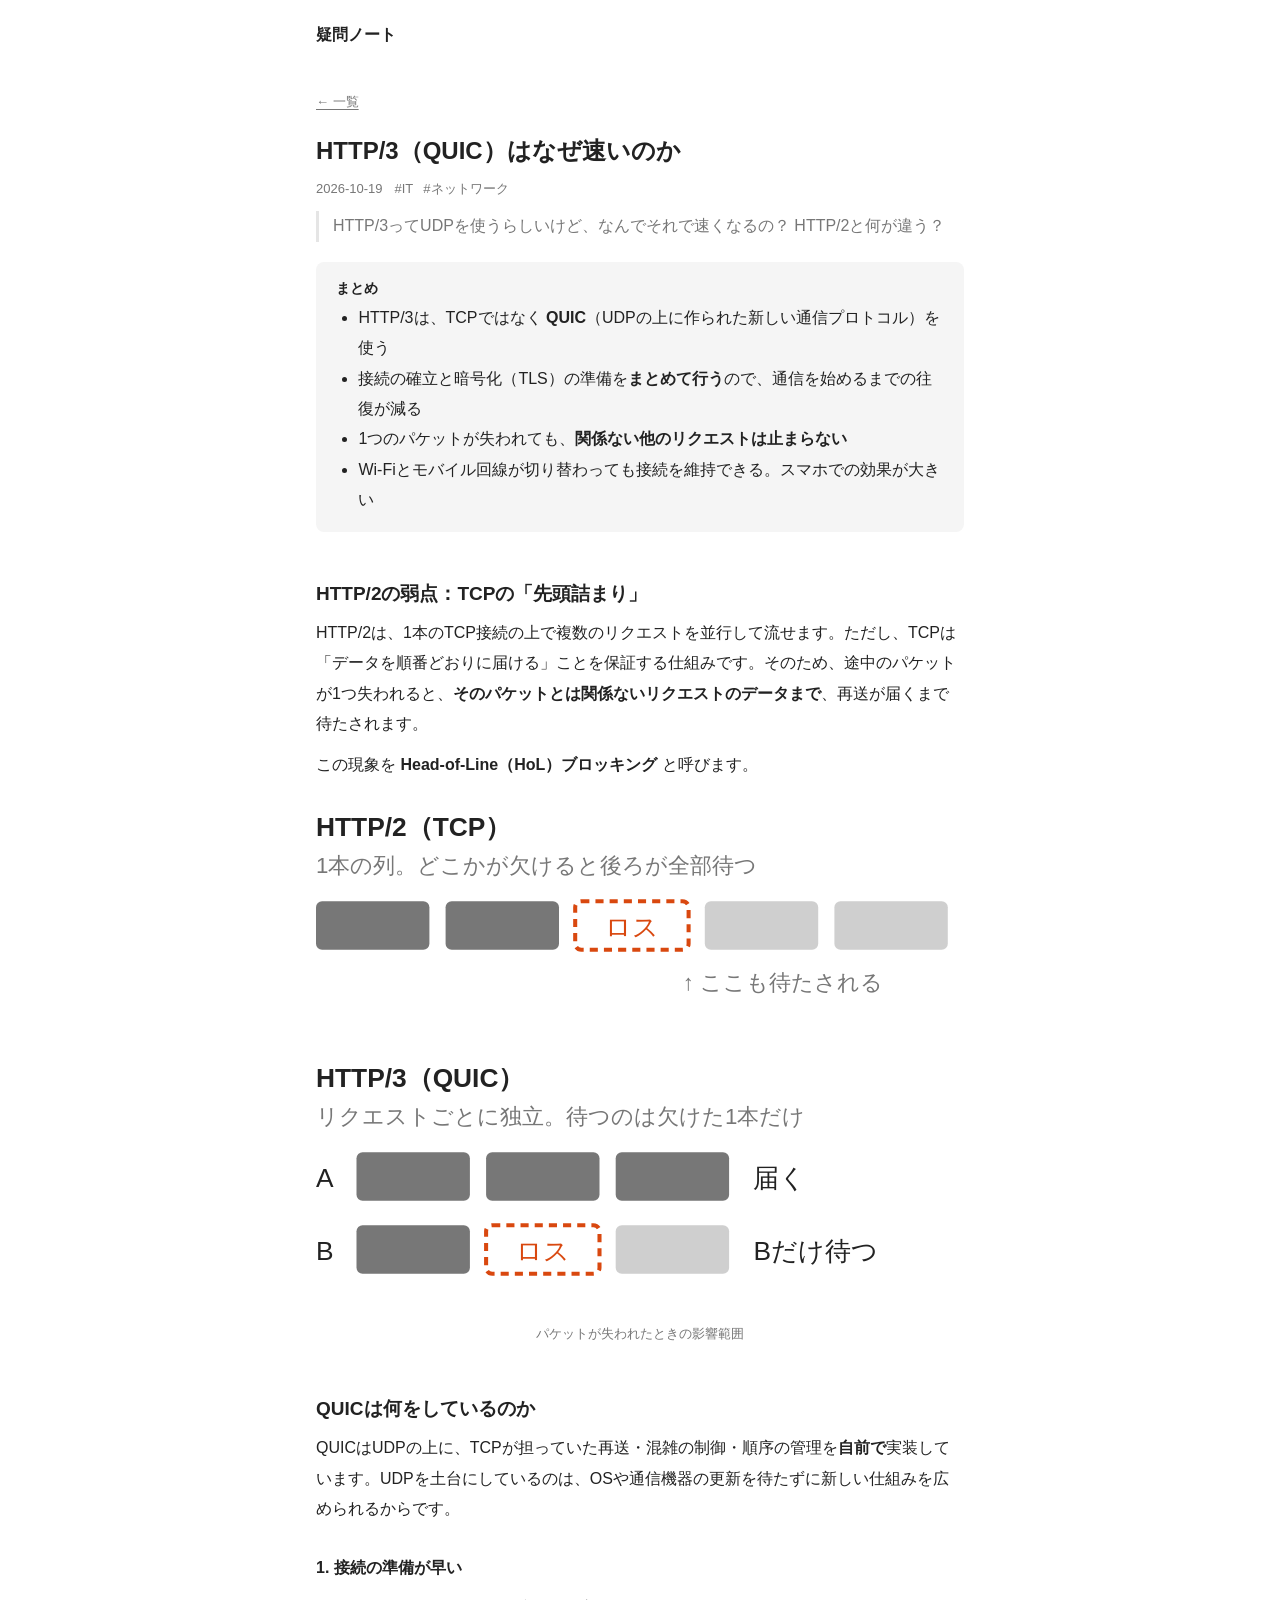
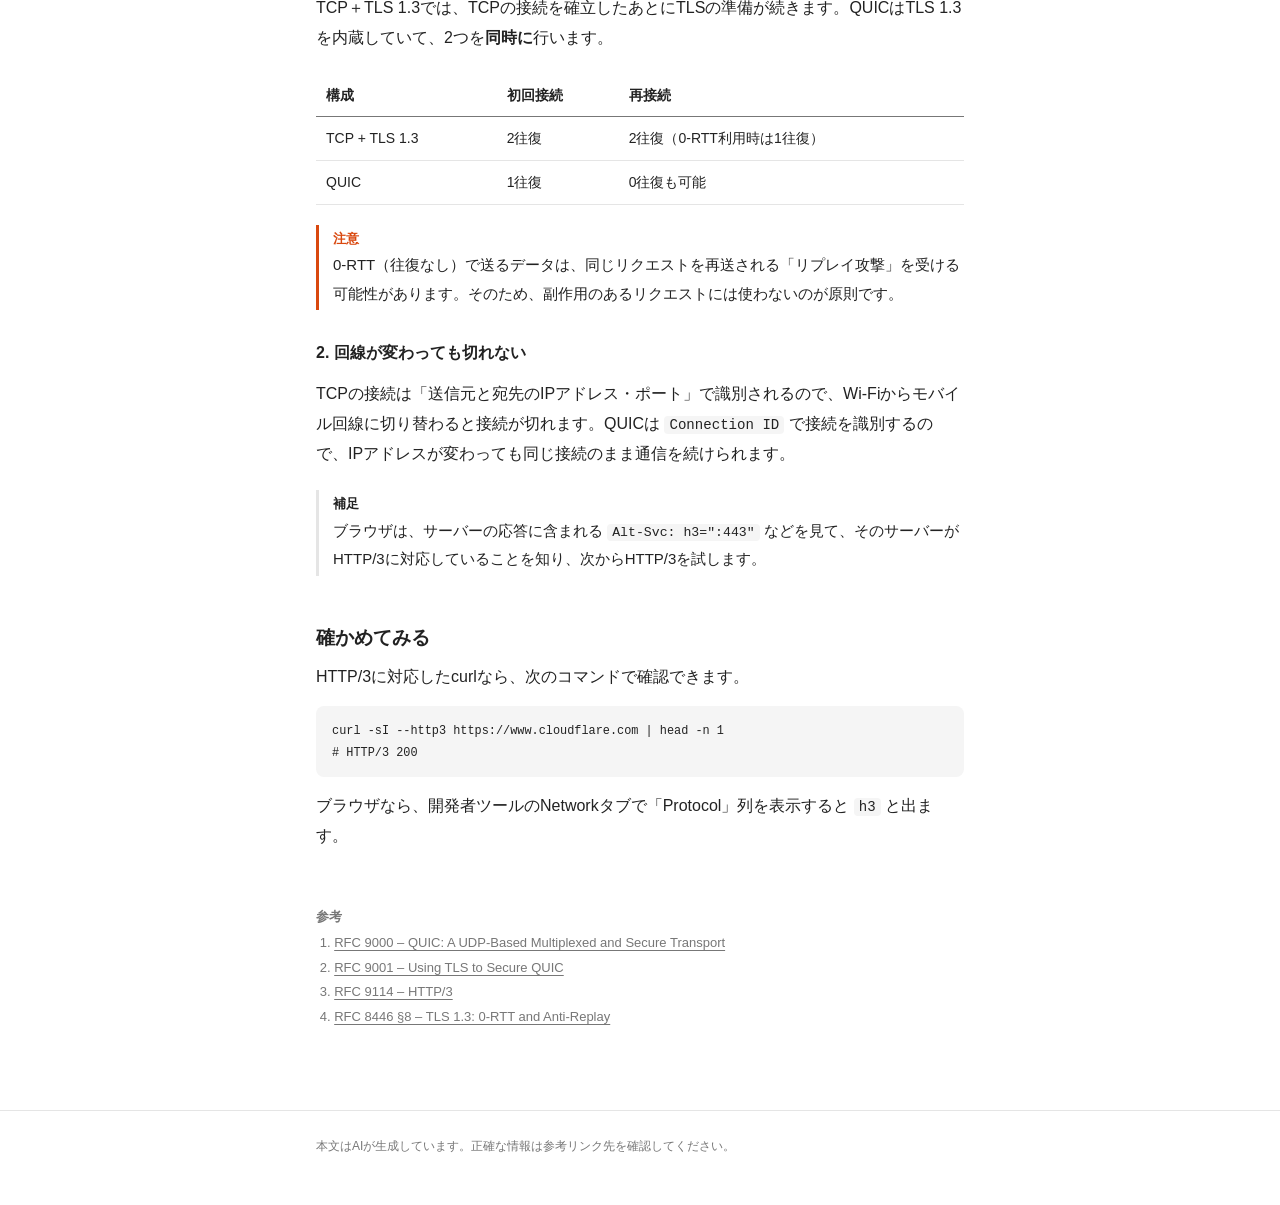
==== notes/http3-quic.html @ 7afd850d "汎用の疑問ノートに変更、タグ絞り込みとシンプルなデザインに刷新 Co-Authored-By: Claude Opus 5.5 <noreply@anthropic.com> Claude-Sessi" ====
<!doctype html>
<html lang="ja">
<head>
  <meta charset="utf-8">
  <meta name="viewport" content="width=device-width, initial-scale=1">
  <title>HTTP/3（QUIC）はなぜ速いのか | 疑問ノート</title>
  <meta name="description" content="HTTP/3がTCPではなくQUIC（UDP）を使う理由と、HTTP/2から何が改善されたのかを図解で整理。">
  <link rel="stylesheet" href="../styles/site.css">
</head>
<body>
  <header class="site-header">
    <div class="wrap"><a class="site-title" href="../index.html">疑問ノート</a></div>
  </header>

  <main class="wrap">
    <article class="note">
      <a class="back-link" href="../index.html">← 一覧</a>
      <h1>HTTP/3（QUIC）はなぜ速いのか</h1>
      <div class="note-meta">
        <time datetime="2026-10-19">2026-10-19</time>
        <div class="tags">
          <a href="../index.html?tag=IT">IT</a>
          <a href="../index.html?tag=ネットワーク">ネットワーク</a>
        </div>
      </div>

      <p class="question">HTTP/3ってUDPを使うらしいけど、なんでそれで速くなるの？ HTTP/2と何が違う？</p>

      <section class="summary">
        <h2>まとめ</h2>
        <ul>
          <li>HTTP/3は、TCPではなく <strong>QUIC</strong>（UDPの上に作られた新しい通信プロトコル）を使う</li>
          <li>接続の確立と暗号化（TLS）の準備を<strong>まとめて行う</strong>ので、通信を始めるまでの往復が減る</li>
          <li>1つのパケットが失われても、<strong>関係ない他のリクエストは止まらない</strong></li>
          <li>Wi-Fiとモバイル回線が切り替わっても接続を維持できる。スマホでの効果が大きい</li>
        </ul>
      </section>

      <h2>HTTP/2の弱点：TCPの「先頭詰まり」</h2>
      <p>HTTP/2は、1本のTCP接続の上で複数のリクエストを並行して流せます。ただし、TCPは「データを順番どおりに届ける」ことを保証する仕組みです。そのため、途中のパケットが1つ失われると、<strong>そのパケットとは関係ないリクエストのデータまで</strong>、再送が届くまで待たされます。</p>
      <p>この現象を <strong>Head-of-Line（HoL）ブロッキング</strong> と呼びます。</p>

      <figure class="figure">
        <svg viewBox="0 0 320 250" role="img" aria-label="TCPとQUICでパケットロスが起きたときの違い">
          <text class="label" x="0" y="14" font-weight="700">HTTP/2（TCP）</text>
          <text class="sub" x="0" y="32">1本の列。どこかが欠けると後ろが全部待つ</text>
          <rect class="fill-muted" x="0" y="46" width="56" height="24" rx="3"/>
          <rect class="fill-muted" x="64" y="46" width="56" height="24" rx="3"/>
          <rect class="stroke-mark" x="128" y="46" width="56" height="24" rx="3" stroke-dasharray="4 3"/>
          <text class="label text-mark" x="156" y="63" text-anchor="middle">ロス</text>
          <rect class="fill-muted" x="192" y="46" width="56" height="24" rx="3" opacity=".35"/>
          <rect class="fill-muted" x="256" y="46" width="56" height="24" rx="3" opacity=".35"/>
          <text class="sub" x="280" y="90" text-anchor="end">↑ ここも待たされる</text>

          <text class="label" x="0" y="138" font-weight="700">HTTP/3（QUIC）</text>
          <text class="sub" x="0" y="156">リクエストごとに独立。待つのは欠けた1本だけ</text>
          <text class="label" x="0" y="187">A</text>
          <rect class="fill-muted" x="20" y="170" width="56" height="24" rx="3"/>
          <rect class="fill-muted" x="84" y="170" width="56" height="24" rx="3"/>
          <rect class="fill-muted" x="148" y="170" width="56" height="24" rx="3"/>
          <text class="label" x="216" y="187">届く</text>
          <text class="label" x="0" y="223">B</text>
          <rect class="fill-muted" x="20" y="206" width="56" height="24" rx="3"/>
          <rect class="stroke-mark" x="84" y="206" width="56" height="24" rx="3" stroke-dasharray="4 3"/>
          <text class="label text-mark" x="112" y="223" text-anchor="middle">ロス</text>
          <rect class="fill-muted" x="148" y="206" width="56" height="24" rx="3" opacity=".35"/>
          <text class="label" x="216" y="223">Bだけ待つ</text>
        </svg>
        <figcaption>パケットが失われたときの影響範囲</figcaption>
      </figure>

      <h2>QUICは何をしているのか</h2>
      <p>QUICはUDPの上に、TCPが担っていた再送・混雑の制御・順序の管理を<strong>自前で</strong>実装しています。UDPを土台にしているのは、OSや通信機器の更新を待たずに新しい仕組みを広められるからです。</p>

      <h3>1. 接続の準備が早い</h3>
      <p>TCP＋TLS 1.3では、TCPの接続を確立したあとにTLSの準備が続きます。QUICはTLS 1.3を内蔵していて、2つを<strong>同時に</strong>行います。</p>

      <div class="table-wrap">
        <table>
          <thead>
            <tr><th>構成</th><th>初回接続</th><th>再接続</th></tr>
          </thead>
          <tbody>
            <tr><td>TCP + TLS 1.3</td><td>2往復</td><td>2往復（0-RTT利用時は1往復）</td></tr>
            <tr><td>QUIC</td><td>1往復</td><td>0往復も可能</td></tr>
          </tbody>
        </table>
      </div>

      <div class="caution">
        <strong>注意</strong>
        0-RTT（往復なし）で送るデータは、同じリクエストを再送される「リプレイ攻撃」を受ける可能性があります。そのため、副作用のあるリクエストには使わないのが原則です。
      </div>

      <h3>2. 回線が変わっても切れない</h3>
      <p>TCPの接続は「送信元と宛先のIPアドレス・ポート」で識別されるので、Wi-Fiからモバイル回線に切り替わると接続が切れます。QUICは <code>Connection ID</code> で接続を識別するので、IPアドレスが変わっても同じ接続のまま通信を続けられます。</p>

      <div class="aside">
        <strong>補足</strong>
        ブラウザは、サーバーの応答に含まれる <code>Alt-Svc: h3=":443"</code> などを見て、そのサーバーがHTTP/3に対応していることを知り、次からHTTP/3を試します。
      </div>

      <h2>確かめてみる</h2>
      <p>HTTP/3に対応したcurlなら、次のコマンドで確認できます。</p>
      <pre><code>curl -sI --http3 https://www.cloudflare.com | head -n 1
# HTTP/3 200</code></pre>
      <p>ブラウザなら、開発者ツールのNetworkタブで「Protocol」列を表示すると <code>h3</code> と出ます。</p>

      <section class="references">
        <h2>参考</h2>
        <ol>
          <li><a href="https://www.rfc-editor.org/rfc/rfc9000">RFC 9000 – QUIC: A UDP-Based Multiplexed and Secure Transport</a></li>
          <li><a href="https://www.rfc-editor.org/rfc/rfc9001">RFC 9001 – Using TLS to Secure QUIC</a></li>
          <li><a href="https://www.rfc-editor.org/rfc/rfc9114">RFC 9114 – HTTP/3</a></li>
          <li><a href="https://www.rfc-editor.org/rfc/rfc8446#section-8">RFC 8446 §8 – TLS 1.3: 0-RTT and Anti-Replay</a></li>
        </ol>
      </section>
    </article>
  </main>

  <footer class="site-footer">
    <div class="wrap">本文はAIが生成しています。正確な情報は参考リンク先を確認してください。</div>
  </footer>
</body>
</html>
---- styles/site.css ----
/* ===== Tokens ===== */
:root {
  --bg: #ffffff;
  --text: #222222;
  --muted: #777777;
  --line: #e5e5e5;
  --soft: #f5f5f5;
  --strong: #111111;
  --mark: #d9480f; /* 図で強調したい箇所だけに使う */
  --blue: #2f6fdb; /* 図で「青」そのものを表すときだけに使う */
  --font: -apple-system, BlinkMacSystemFont, "Hiragino Sans", "Noto Sans JP", "Yu Gothic UI", sans-serif;
  --mono: ui-monospace, Menlo, Consolas, monospace;
  color-scheme: light;
}

@media (prefers-color-scheme: dark) {
  :root {
    --bg: #121212;
    --text: #e4e4e4;
    --muted: #8c8c8c;
    --line: #2c2c2c;
    --soft: #1c1c1c;
    --strong: #f5f5f5;
    --mark: #ff8a4c;
    --blue: #6ea2ff;
    color-scheme: dark;
  }
}

/* ===== Base ===== */
*, *::before, *::after { box-sizing: border-box; }
html { -webkit-text-size-adjust: 100%; }

body {
  margin: 0;
  background: var(--bg);
  color: var(--text);
  font-family: var(--font);
  font-size: 16px;
  line-height: 1.9;
}

a { color: inherit; text-underline-offset: 3px; text-decoration-color: var(--muted); }
a:hover { text-decoration-color: var(--text); }

.wrap { max-width: 680px; margin: 0 auto; padding: 0 16px; }

.site-header { padding: 20px 0; }
.site-title { font-weight: 700; text-decoration: none; }

.site-footer {
  margin-top: 80px;
  padding: 24px 0 48px;
  border-top: 1px solid var(--line);
  color: var(--muted);
  font-size: 12px;
}

/* ===== Tags ===== */
.tags { display: flex; flex-wrap: wrap; gap: 4px 10px; font-size: 13px; color: var(--muted); }
.tags a { text-decoration: none; }
.tags a::before { content: "#"; }

/* ===== Index ===== */
.intro { padding: 40px 0 8px; }
.intro h1 { margin: 0; font-size: 24px; }
.intro p { margin: 4px 0 0; color: var(--muted); font-size: 14px; }

.search {
  width: 100%;
  margin: 24px 0 12px;
  padding: 10px 12px;
  font: inherit;
  font-size: 16px;
  color: var(--text);
  background: var(--bg);
  border: 1px solid var(--line);
  border-radius: 8px;
  outline: none;
}
.search:focus { border-color: var(--muted); }

.tag-filter { display: flex; flex-wrap: wrap; gap: 8px; margin: 0 0 24px; }
.tag-filter button {
  padding: 4px 12px;
  font: inherit;
  font-size: 13px;
  line-height: 1.6;
  color: var(--text);
  background: var(--bg);
  border: 1px solid var(--line);
  border-radius: 999px;
  cursor: pointer;
}
.tag-filter button[aria-pressed="true"] {
  background: var(--strong);
  border-color: var(--strong);
  color: var(--bg);
}
.tag-filter .count { margin-left: 4px; opacity: .6; }

.note-list { list-style: none; margin: 0; padding: 0; border-top: 1px solid var(--line); }
.note-list li { padding: 16px 0; border-bottom: 1px solid var(--line); }
.note-list .title { font-weight: 700; text-decoration: none; line-height: 1.6; }
.note-list .title:hover { text-decoration: underline; }
.note-list .meta { display: flex; flex-wrap: wrap; gap: 4px 12px; margin-top: 4px; font-size: 13px; color: var(--muted); }
.empty { color: var(--muted); font-size: 14px; }

/* ===== Note ===== */
.note { padding-top: 16px; }
.back-link { font-size: 13px; color: var(--muted); }

.note h1 { margin: 16px 0 8px; font-size: 24px; line-height: 1.5; }
.note-meta { display: flex; flex-wrap: wrap; gap: 4px 12px; font-size: 13px; color: var(--muted); }

/* 元の疑問 */
.question {
  margin: 28px 0 0;
  padding-left: 14px;
  border-left: 3px solid var(--line);
  color: var(--muted);
}

/* まとめ */
.summary {
  margin: 20px 0 0;
  padding: 16px 20px;
  background: var(--soft);
  border-radius: 8px;
}
.note .summary h2 { margin: 0 0 4px; padding: 0; border: 0; font-size: 14px; }
.summary ul { margin: 0; padding-left: 1.2em; }

.note h2 { margin: 48px 0 8px; font-size: 19px; line-height: 1.5; }
.note h3 { margin: 28px 0 4px; font-size: 16px; }
.note p { margin: 10px 0; }
.note ul, .note ol { padding-left: 1.4em; }

.note code {
  padding: 1px 5px;
  border-radius: 4px;
  background: var(--soft);
  font-family: var(--mono);
  font-size: .88em;
}
.note pre {
  overflow-x: auto;
  padding: 14px 16px;
  border-radius: 8px;
  background: var(--soft);
  font-size: 13.5px;
  line-height: 1.6;
}
.note pre code { padding: 0; background: none; }

/* 補足・注意 */
.aside, .caution {
  margin: 20px 0;
  padding: 2px 0 2px 14px;
  border-left: 3px solid var(--line);
  font-size: 15px;
}
.caution { border-color: var(--mark); }
.aside strong, .caution strong { display: block; font-size: 13px; }
.caution strong { color: var(--mark); }

/* 図 */
.figure { margin: 28px 0; }
.figure svg { display: block; width: 100%; height: auto; }
.figure figcaption { margin-top: 8px; text-align: center; font-size: 13px; color: var(--muted); }
.figure .label { fill: var(--text); font-size: 13px; font-family: var(--font); }
.figure .sub { fill: var(--muted); font-size: 11px; font-family: var(--font); }
.figure .box { fill: var(--soft); stroke: var(--line); }
.figure .stroke { stroke: var(--text); stroke-width: 1.5; fill: none; }
.figure .stroke-muted { stroke: var(--muted); stroke-width: 1.5; fill: none; }
.figure .stroke-mark { stroke: var(--mark); stroke-width: 2; fill: none; }
.figure .fill { fill: var(--text); }
.figure .fill-muted { fill: var(--muted); }
.figure .fill-mark { fill: var(--mark); }
.figure .text-mark { fill: var(--mark); }
.figure .stroke-blue { stroke: var(--blue); stroke-width: 1.5; fill: none; }
.figure .text-blue { fill: var(--blue); }

/* 表 */
.table-wrap { overflow-x: auto; margin: 20px 0; }
.note table { width: 100%; border-collapse: collapse; font-size: 14px; }
.note th, .note td { padding: 8px 10px; border-bottom: 1px solid var(--line); text-align: left; vertical-align: top; }
.note th { border-bottom-color: var(--muted); white-space: nowrap; }
.note td:first-child { white-space: nowrap; }

/* 参考 */
.references { margin-top: 56px; font-size: 13px; color: var(--muted); }
.note .references h2 { margin: 0 0 4px; font-size: 13px; }
.references ol { margin: 0; padding-left: 1.4em; }
.references li { word-break: break-all; }
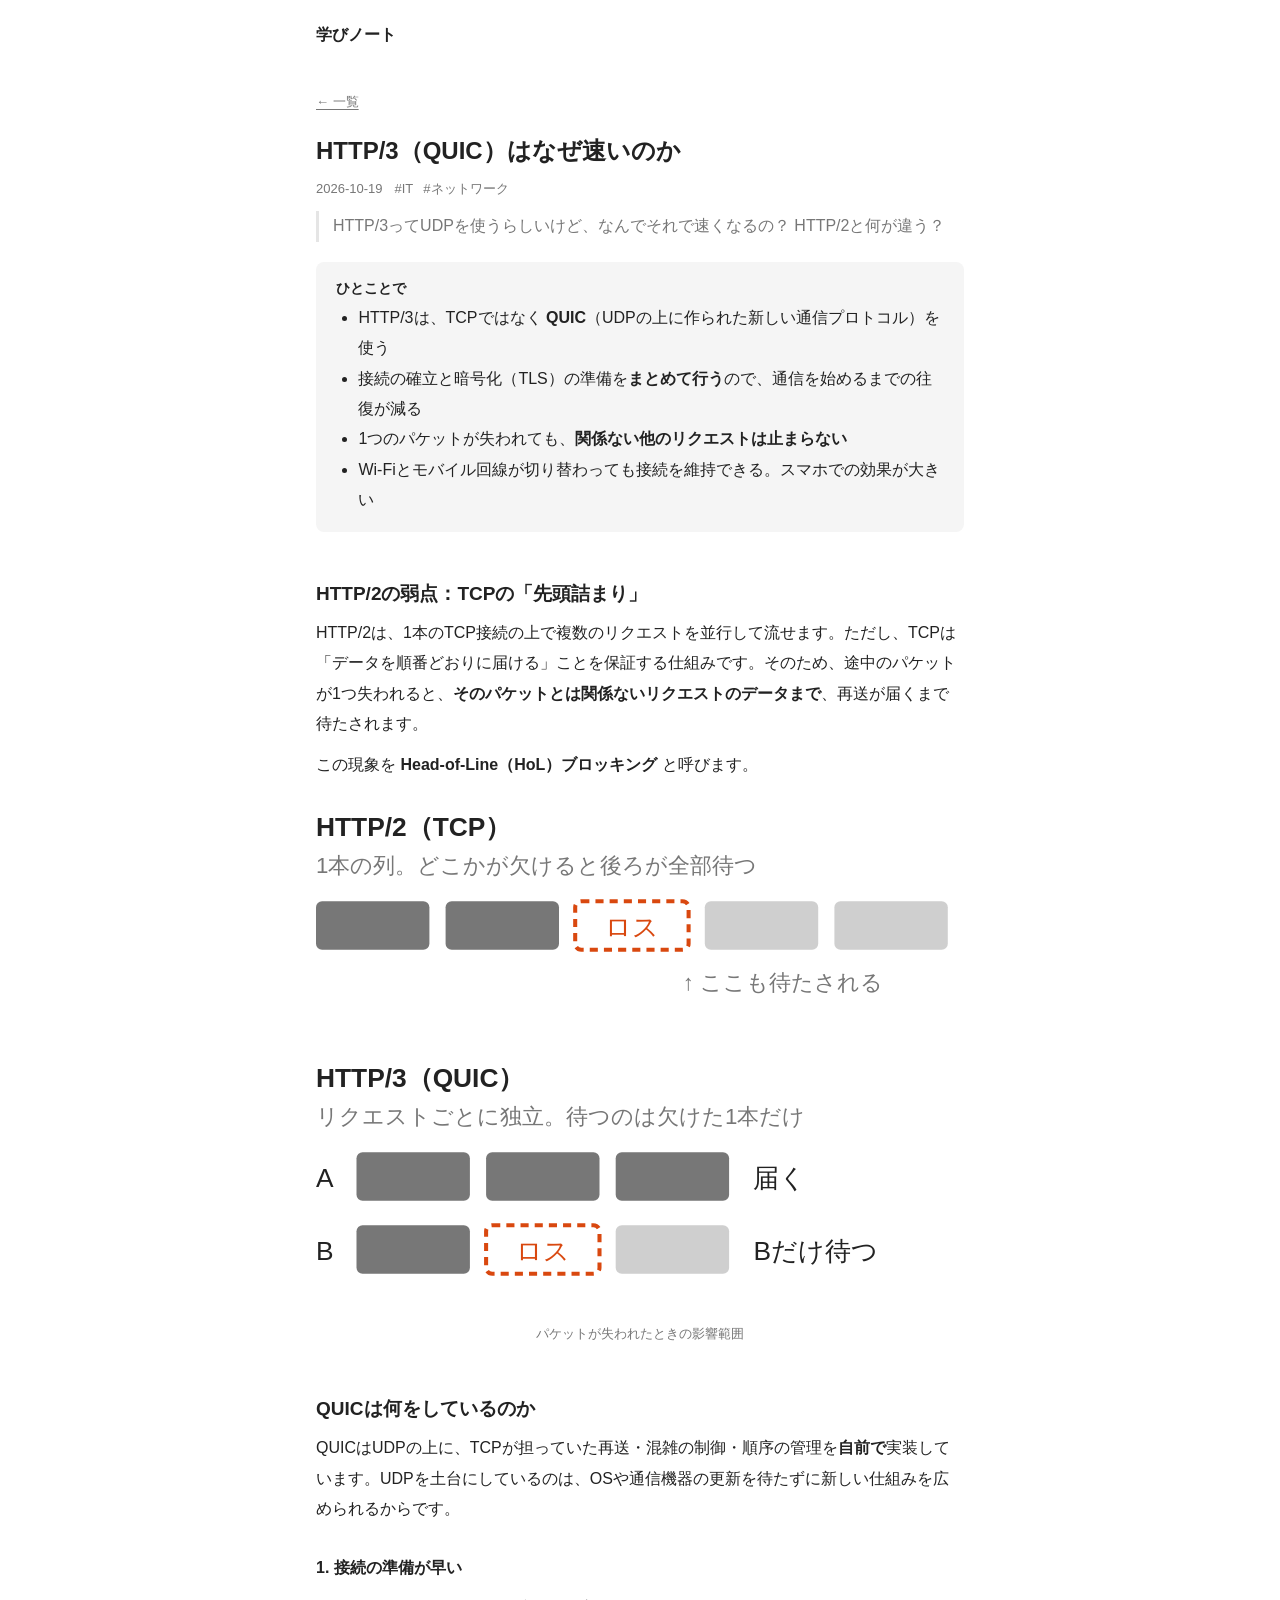
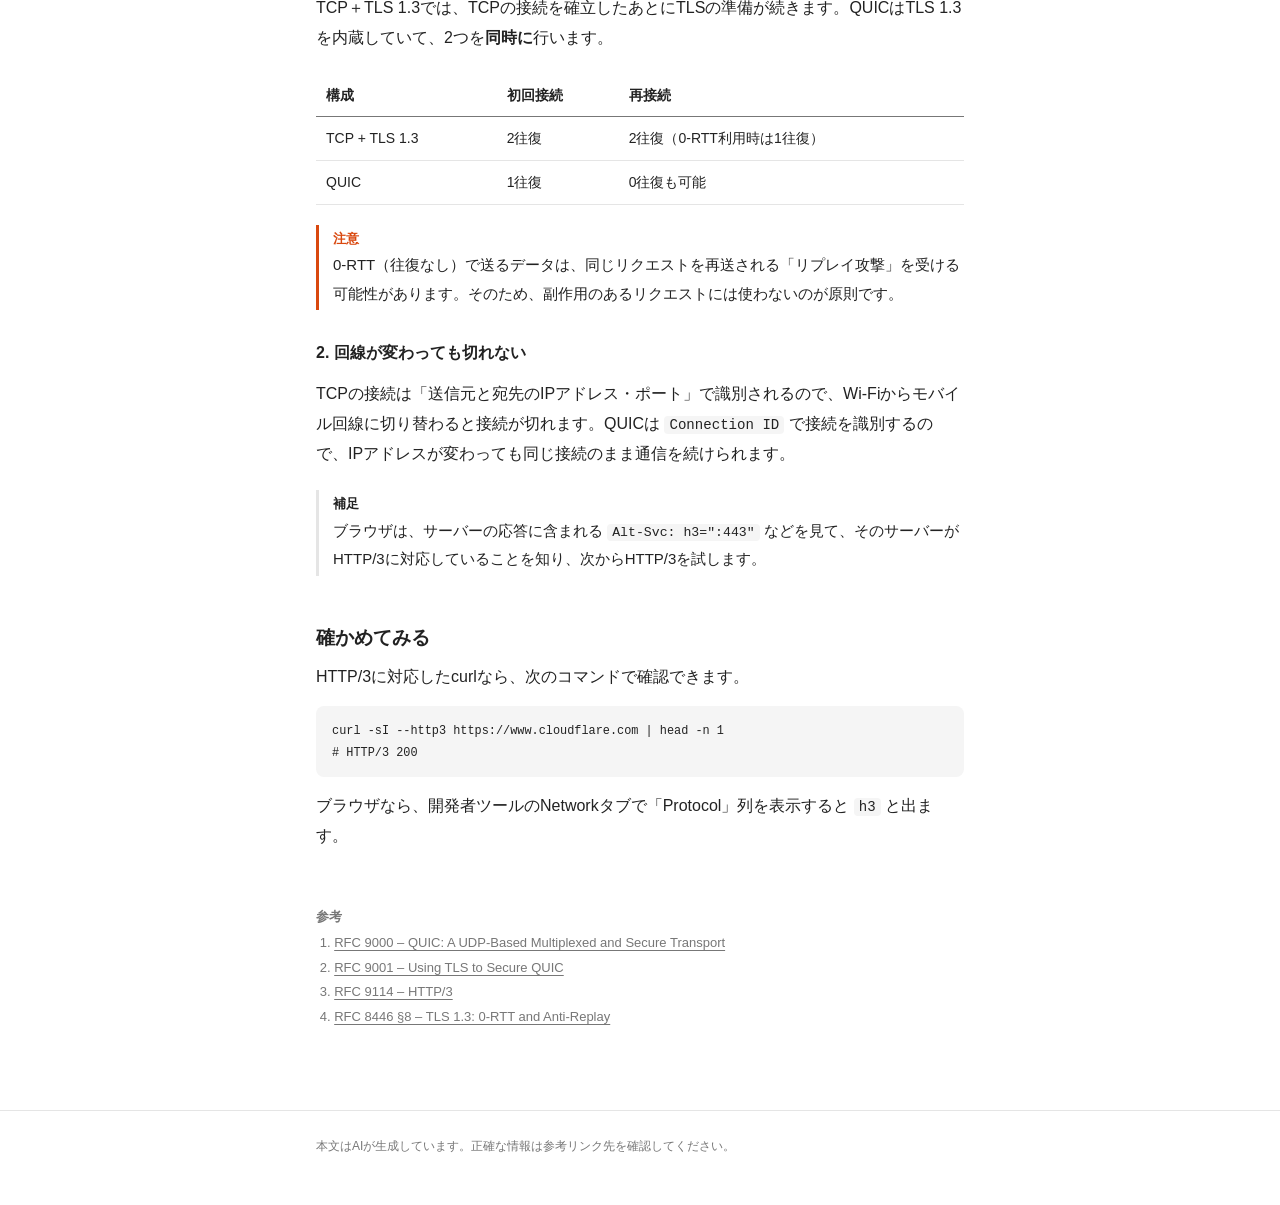
==== commit 75884c4e: "学びノートに変更：会話のあとにまとめる運用とスキル化 Co-Authored-By: Claude Opus 5.5 <noreply@anthropic.com> Claude-Session: h" ====
--- a/notes/http3-quic.html
+++ b/notes/http3-quic.html
@@ -3,13 +3,13 @@
 <head>
   <meta charset="utf-8">
   <meta name="viewport" content="width=device-width, initial-scale=1">
-  <title>HTTP/3（QUIC）はなぜ速いのか | 疑問ノート</title>
+  <title>HTTP/3（QUIC）はなぜ速いのか | 学びノート</title>
   <meta name="description" content="HTTP/3がTCPではなくQUIC（UDP）を使う理由と、HTTP/2から何が改善されたのかを図解で整理。">
   <link rel="stylesheet" href="../styles/site.css">
 </head>
 <body>
   <header class="site-header">
-    <div class="wrap"><a class="site-title" href="../index.html">疑問ノート</a></div>
+    <div class="wrap"><a class="site-title" href="../index.html">学びノート</a></div>
   </header>
 
   <main class="wrap">
@@ -27,7 +27,7 @@
       <p class="question">HTTP/3ってUDPを使うらしいけど、なんでそれで速くなるの？ HTTP/2と何が違う？</p>
 
       <section class="summary">
-        <h2>まとめ</h2>
+        <h2>ひとことで</h2>
         <ul>
           <li>HTTP/3は、TCPではなく <strong>QUIC</strong>（UDPの上に作られた新しい通信プロトコル）を使う</li>
           <li>接続の確立と暗号化（TLS）の準備を<strong>まとめて行う</strong>ので、通信を始めるまでの往復が減る</li>
